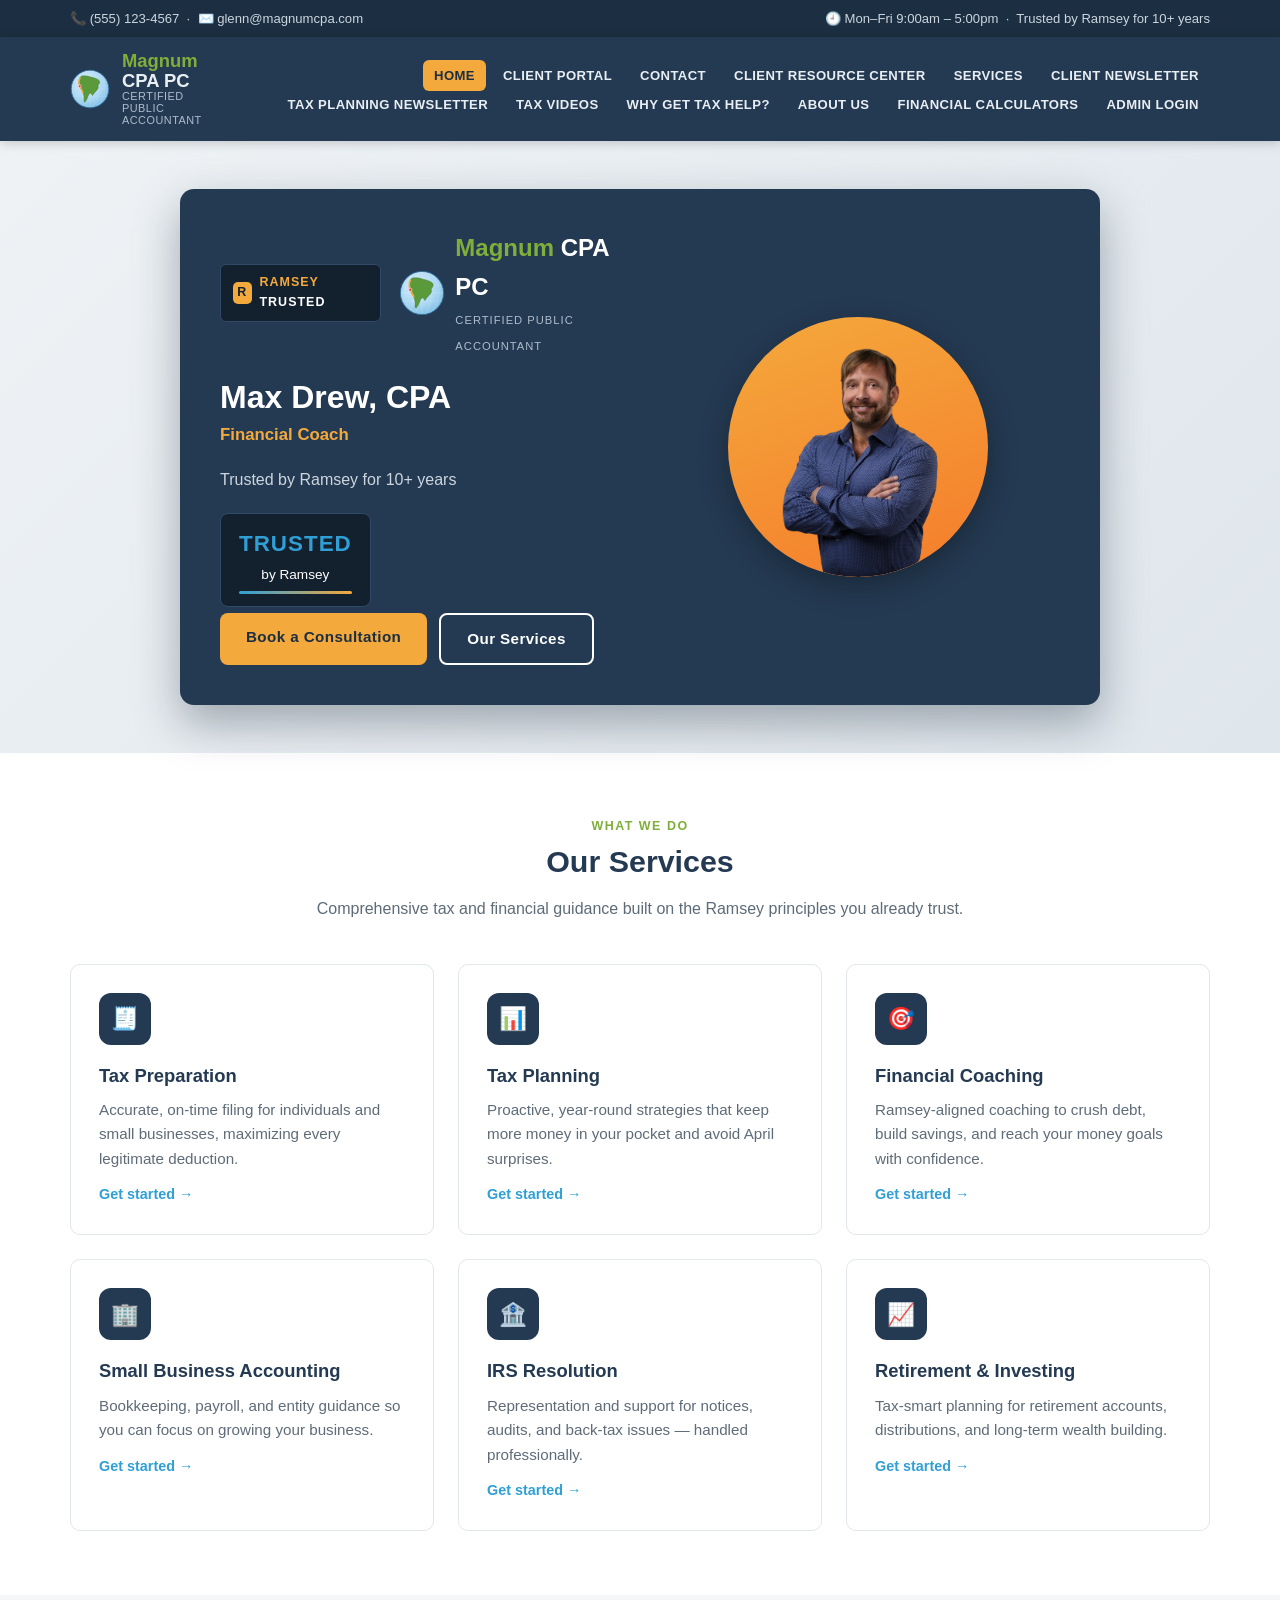
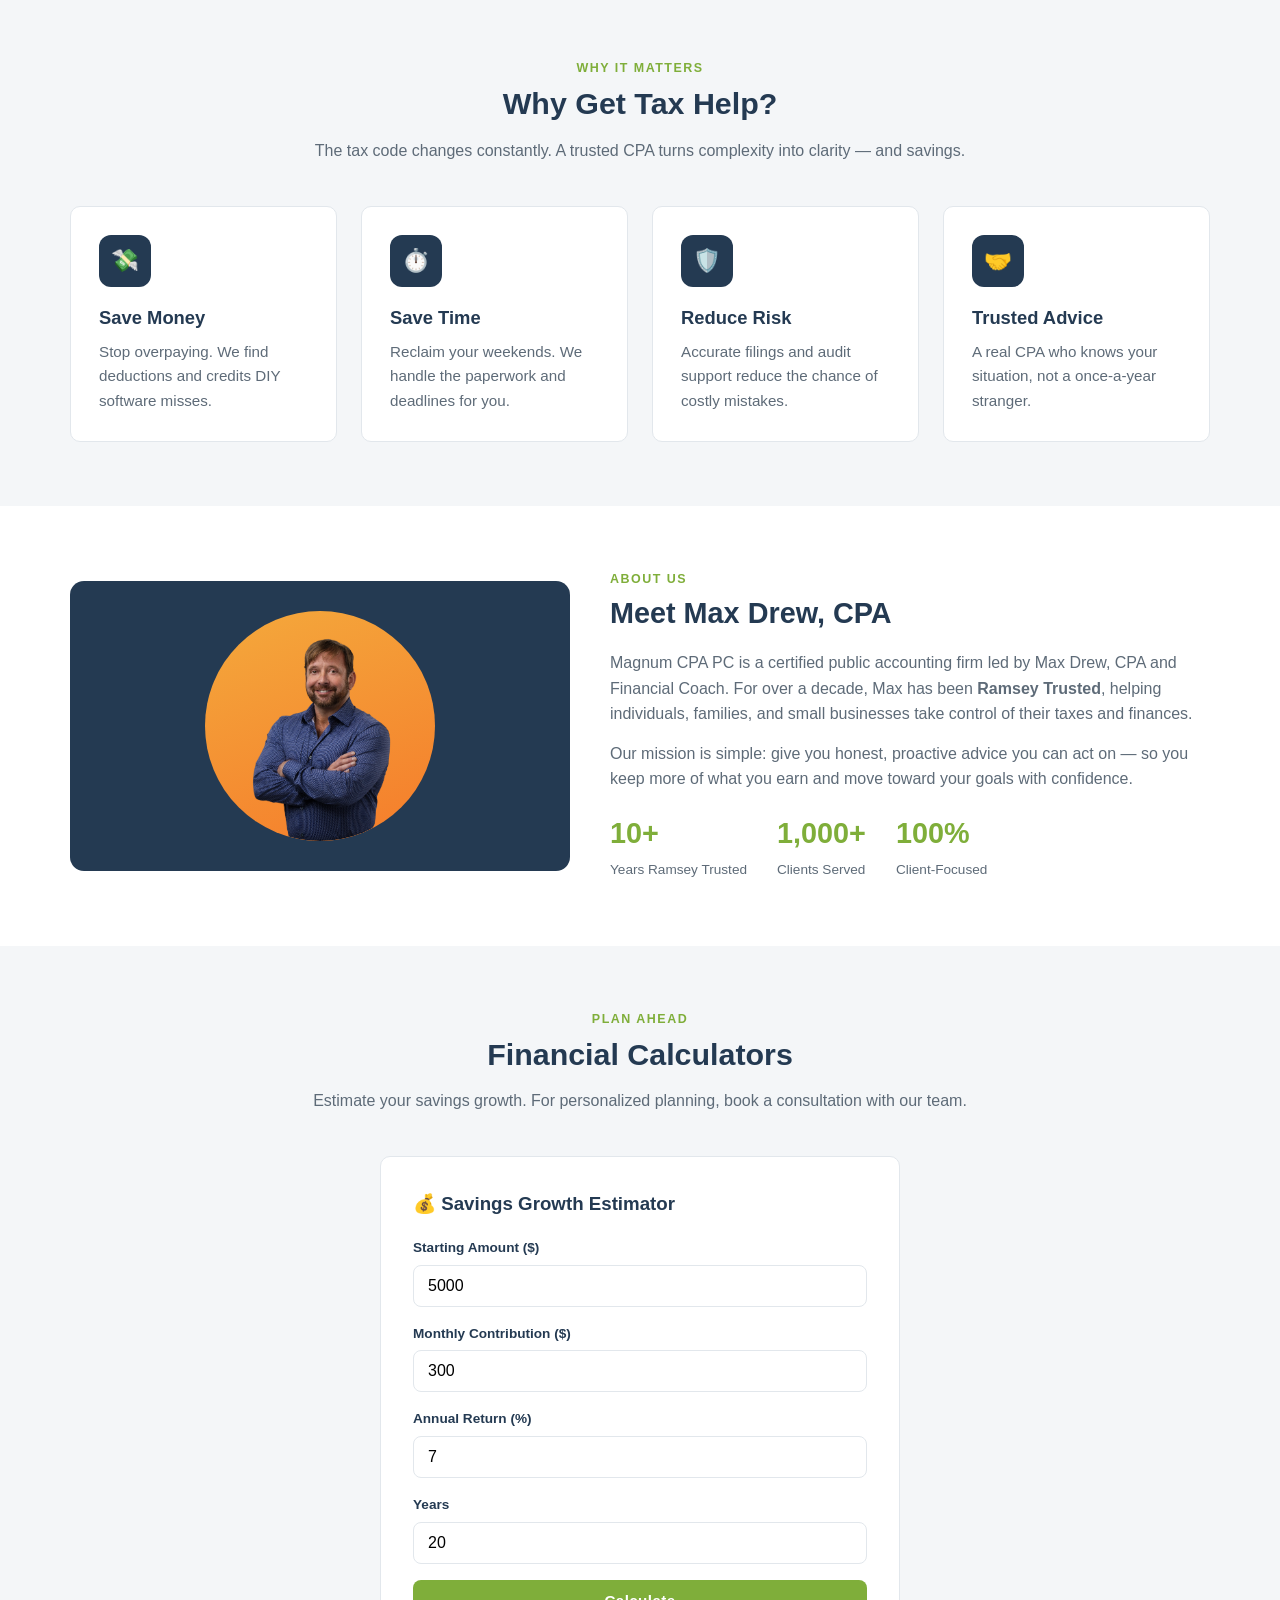
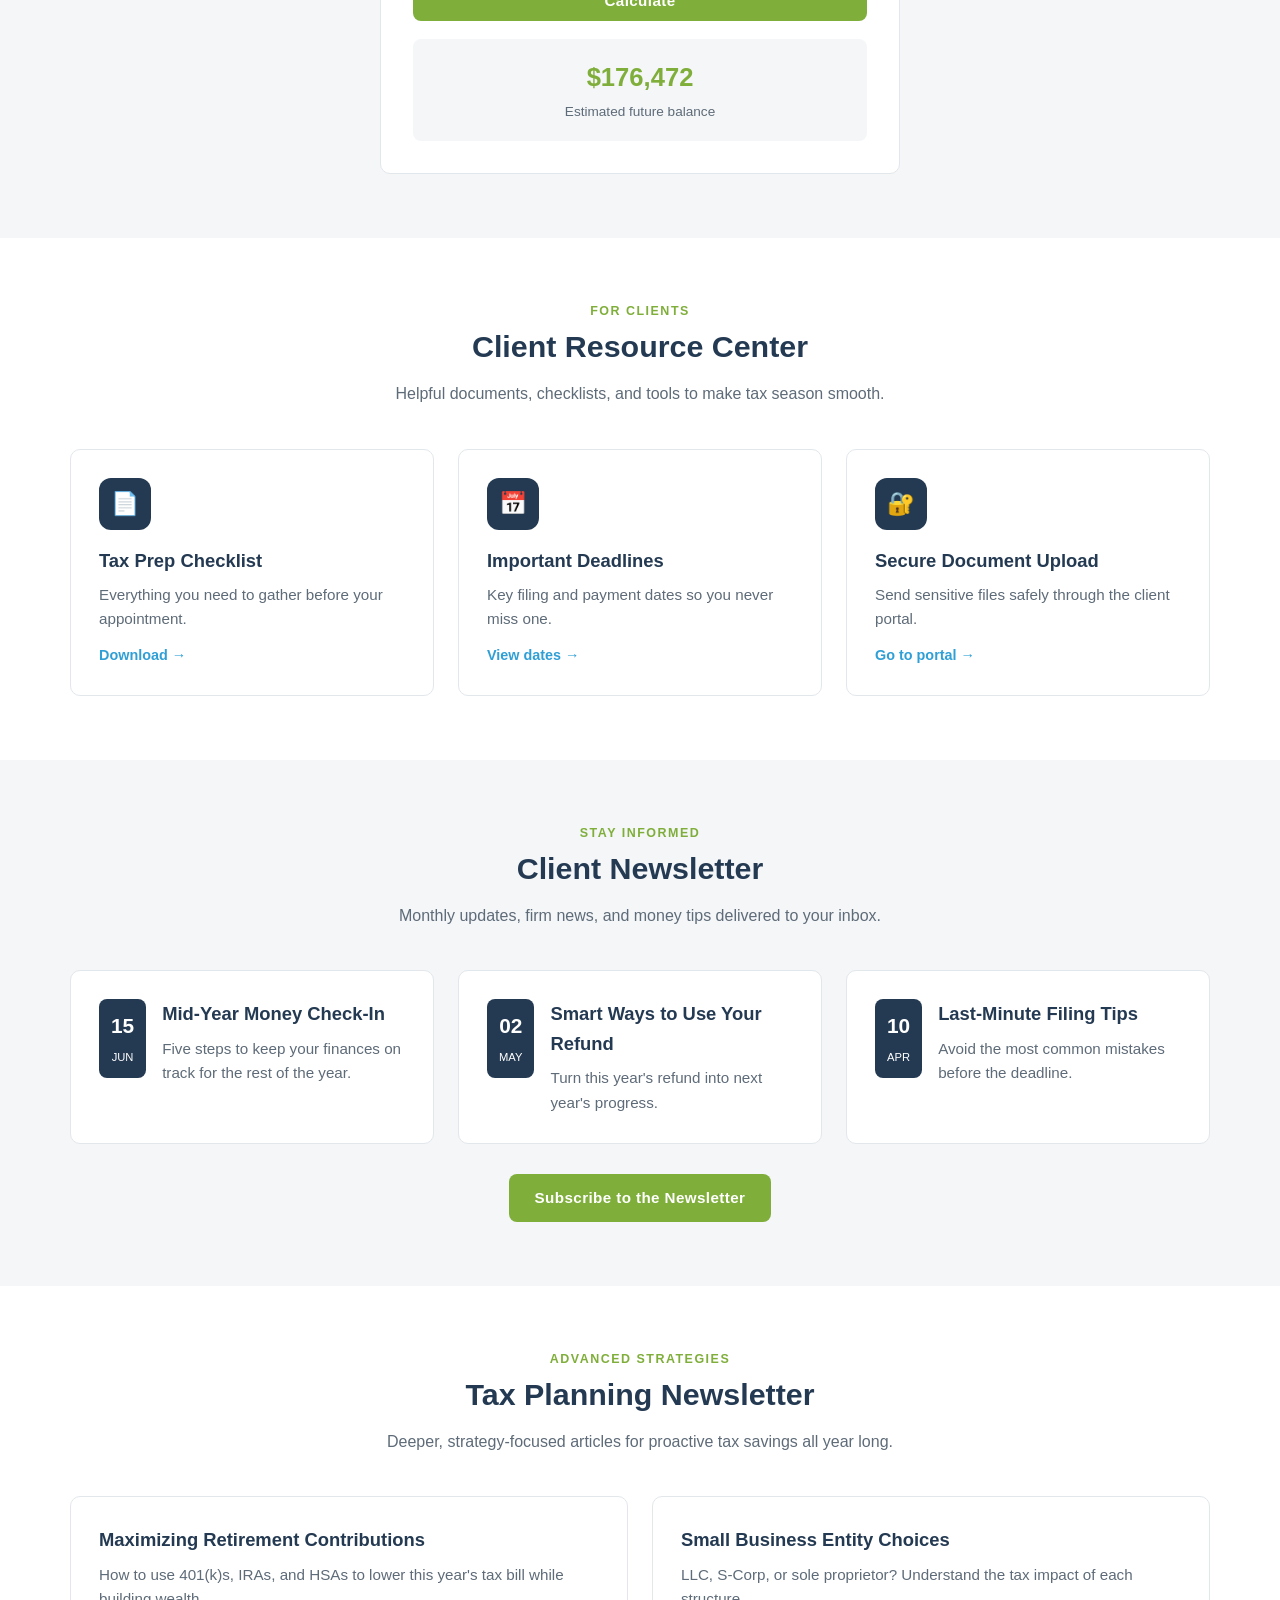
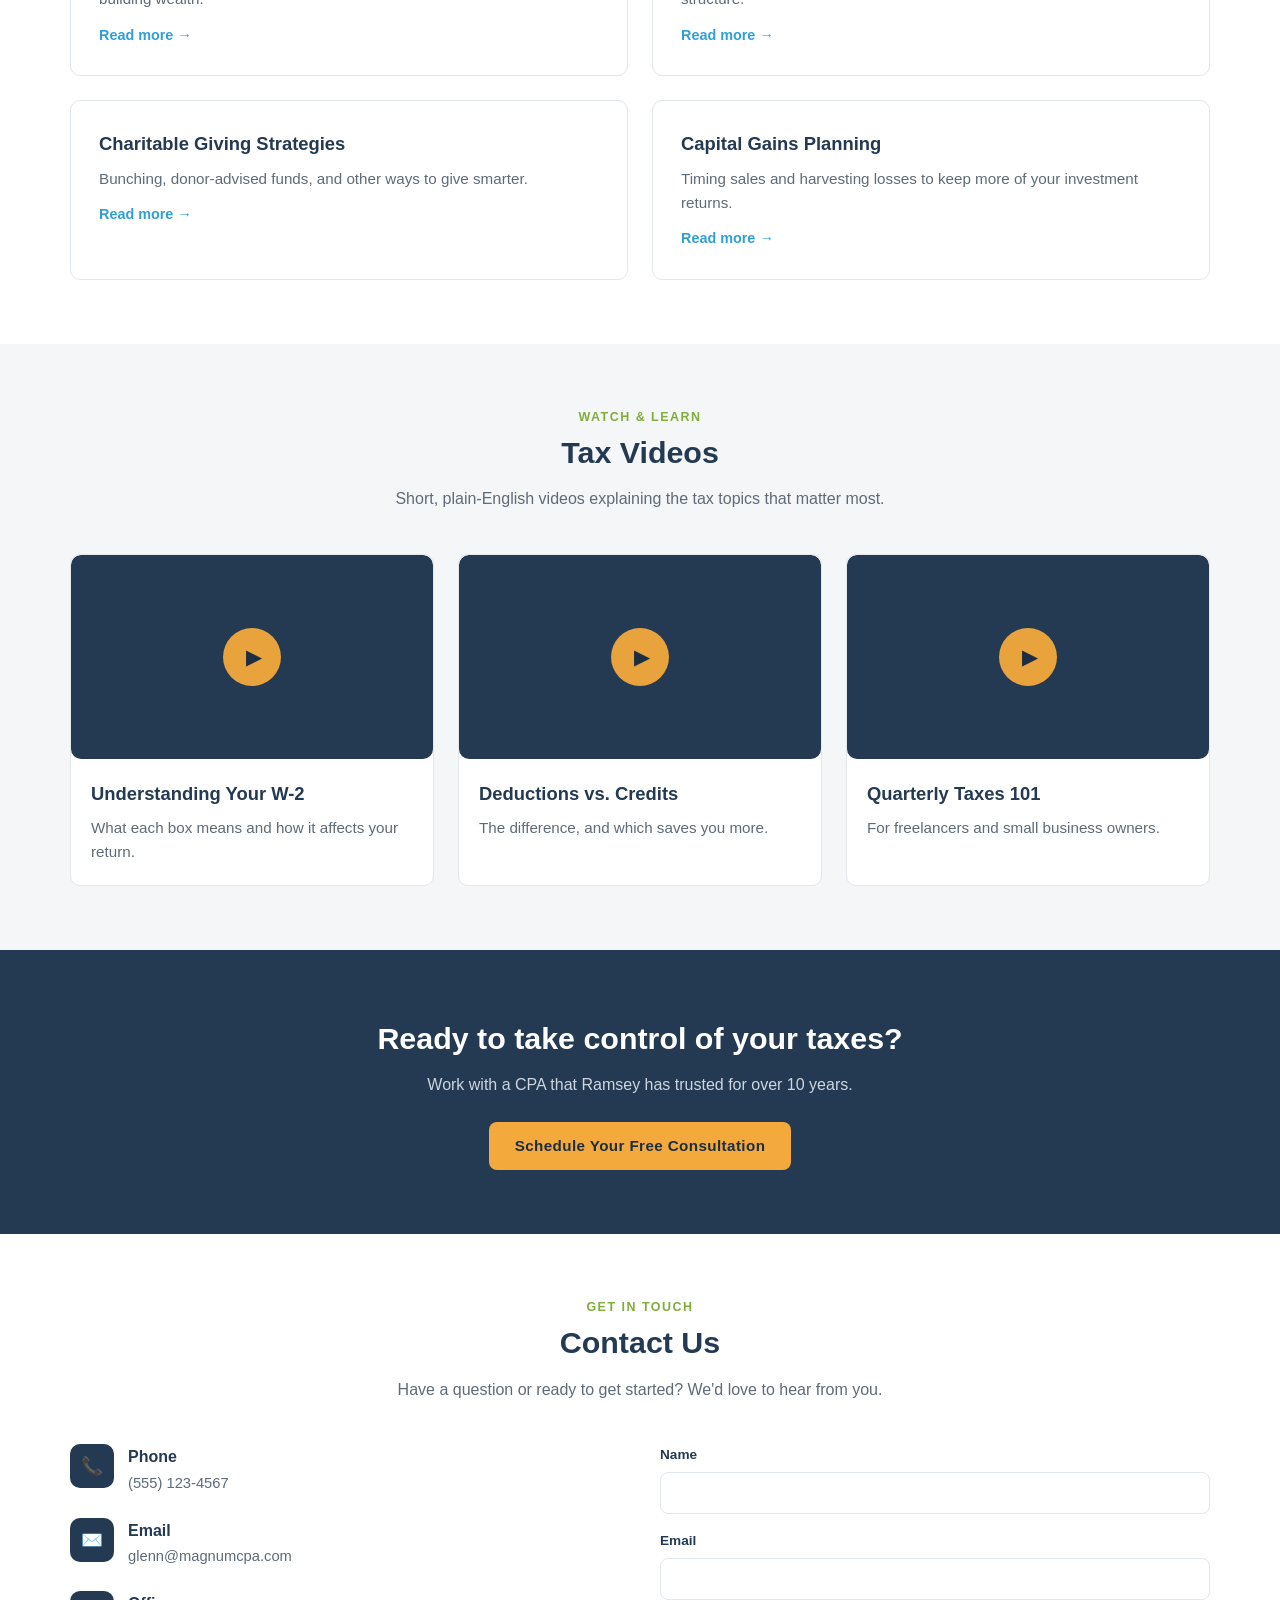
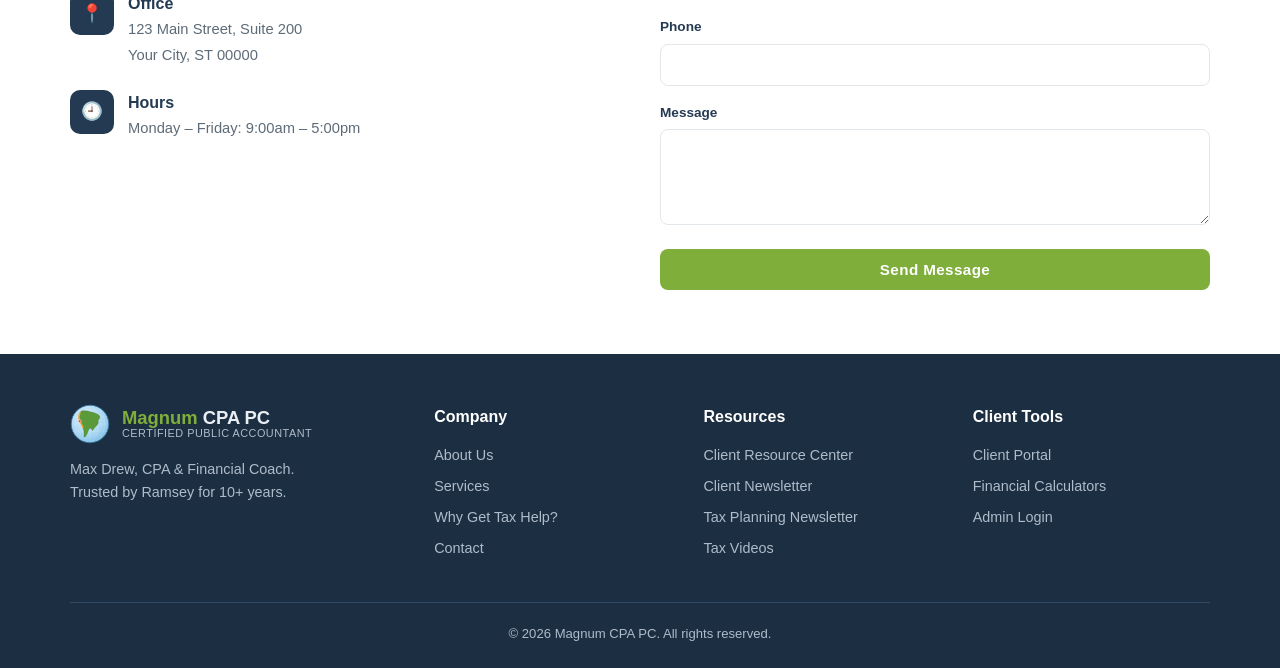
==== index.html @ a37b47ac "Add files via upload" ====
<!DOCTYPE html>
<html lang="en">
<head>
<meta charset="UTF-8">
<meta name="viewport" content="width=device-width, initial-scale=1.0">
<title>Magnum CPA PC — Max Drew, CPA | Trusted by Ramsey</title>
<meta name="description" content="Magnum CPA PC — Max Drew, CPA &amp; Financial Coach. Ramsey Trusted for 10+ years. Tax planning, preparation, and financial coaching.">
<style>
  :root{
    --navy:#243a52;
    --navy-dark:#1c2e41;
    --gold:#f4a93c;
    --green:#7fae3a;
    --blue:#2f9fd6;
    --text:#2b2b2b;
    --muted:#5e6b78;
    --bg:#ffffff;
    --bg-alt:#f4f6f8;
    --border:#e2e7ec;
    --radius:10px;
    --maxw:1180px;
  }

  *{box-sizing:border-box;margin:0;padding:0;}
  html{scroll-behavior:smooth;}
  body{
    font-family:-apple-system,BlinkMacSystemFont,"Segoe UI",Roboto,Helvetica,Arial,sans-serif;
    color:var(--text);
    background:var(--bg);
    line-height:1.6;
    -webkit-font-smoothing:antialiased;
  }
  img{max-width:100%;height:auto;display:block;}
  a{color:inherit;text-decoration:none;}
  .container{max-width:var(--maxw);margin:0 auto;padding:0 20px;}
  .globe{width:40px;height:40px;flex:none;display:block;}

  /* ---------- Top bar ---------- */
  .topbar{
    background:var(--navy-dark);
    color:#cdd6df;
    font-size:.82rem;
  }
  .topbar .container{
    display:flex;flex-wrap:wrap;gap:8px 22px;
    align-items:center;justify-content:space-between;
    padding-top:8px;padding-bottom:8px;
  }
  .topbar a{display:inline-flex;align-items:center;gap:6px;}
  .topbar a:hover{color:#fff;}

  /* ---------- Header / Nav ---------- */
  header.site-header{
    background:var(--navy);
    position:sticky;top:0;z-index:50;
    box-shadow:0 2px 10px rgba(0,0,0,.18);
  }
  .nav-inner{
    display:flex;align-items:center;justify-content:space-between;
    padding-top:14px;padding-bottom:14px;gap:16px;
  }
  .brand{display:flex;align-items:center;gap:12px;color:#fff;}
  .brand .brand-text{line-height:1.1;}
  .brand .brand-text b{font-size:1.15rem;color:var(--green);font-weight:700;}
  .brand .brand-text b span{color:#e9eef3;font-weight:600;}
  .brand .brand-text small{display:block;font-size:.68rem;letter-spacing:.5px;color:#aebccb;}

  .nav-toggle{
    display:none;background:transparent;border:0;cursor:pointer;
    padding:8px;border-radius:6px;
  }
  .nav-toggle span{display:block;width:24px;height:2px;background:#fff;margin:5px 0;transition:.3s;}

  nav.main-nav ul{
    list-style:none;display:flex;flex-wrap:wrap;gap:4px 6px;justify-content:flex-end;
  }
  nav.main-nav a{
    color:#e9eef3;font-size:.82rem;font-weight:600;letter-spacing:.4px;
    padding:8px 11px;border-radius:6px;text-transform:uppercase;
    transition:background .2s,color .2s;white-space:nowrap;
  }
  nav.main-nav a:hover,nav.main-nav a.active{background:var(--gold);color:var(--navy-dark);}

  /* ---------- Hero ---------- */
  .hero{
    background:linear-gradient(135deg,#eef2f5 0%,#dfe6ec 100%);
    padding:48px 0;
  }
  .hero-card{
    background:var(--navy);
    border-radius:14px;
    padding:40px;
    color:#fff;
    display:grid;
    grid-template-columns:1fr 1fr;
    gap:32px;align-items:center;
    box-shadow:0 18px 45px rgba(20,35,52,.35);
    max-width:920px;margin:0 auto;
  }
  .hero-badges{display:flex;align-items:center;gap:18px;margin-bottom:22px;}
  .ramsey-tag{
    background:#13212f;border:1px solid #2f4a66;border-radius:6px;
    padding:8px 12px;font-weight:700;font-size:.78rem;letter-spacing:1px;
    display:inline-flex;align-items:center;gap:8px;
  }
  .ramsey-tag .r{
    background:var(--gold);color:#13212f;border-radius:5px;
    width:22px;height:22px;display:grid;place-items:center;font-weight:800;
  }
  .ramsey-tag span{color:#fff;}.ramsey-tag span b{color:var(--gold);}
  .hero-brand{display:flex;align-items:center;gap:10px;}
  .hero-brand .globe{width:46px;height:46px;}
  .hero-brand .t b{font-size:1.5rem;color:var(--green);}
  .hero-brand .t b span{color:#fff;}
  .hero-brand .t small{color:#aebccb;letter-spacing:1px;font-size:.7rem;}

  .hero-photo{position:relative;display:grid;place-items:center;}
  .hero-photo .ring{
    width:260px;height:260px;border-radius:50%;
    background:linear-gradient(160deg,var(--gold),#f57c2b);
    display:grid;place-items:center;overflow:hidden;
    box-shadow:0 10px 30px rgba(0,0,0,.3);
  }
  .hero-photo .ring img{width:100%;height:100%;object-fit:cover;border-radius:50%;}
  .hero-photo .ph{color:#fff;text-align:center;font-size:.85rem;padding:18px;opacity:.85;}

  .hero-info h1{font-size:2rem;line-height:1.15;margin-bottom:6px;}
  .hero-info .role{color:var(--gold);font-weight:600;font-size:1.05rem;margin-bottom:18px;}
  .hero-info .trusted-line{color:#cdd6df;margin-bottom:20px;}
  .trusted-badge{
    background:#13212f;border-radius:8px;padding:12px 18px;display:inline-block;
    text-align:center;border:1px solid #2f4a66;
  }
  .trusted-badge b{color:var(--blue);font-size:1.4rem;font-weight:800;letter-spacing:1px;display:block;}
  .trusted-badge .by{color:#fff;font-size:.85rem;}
  .trusted-badge .by:after{
    content:"";display:block;height:3px;width:100%;
    background:linear-gradient(90deg,var(--blue),var(--gold));border-radius:2px;margin-top:4px;
  }

  /* ---------- Buttons ---------- */
  .btn{
    display:inline-block;background:var(--gold);color:var(--navy-dark);
    font-weight:700;padding:12px 26px;border-radius:8px;border:0;cursor:pointer;
    transition:transform .15s,box-shadow .2s;letter-spacing:.4px;font-size:.95rem;
  }
  .btn:hover{transform:translateY(-2px);box-shadow:0 8px 20px rgba(244,169,60,.4);}
  .btn.outline{background:transparent;border:2px solid #fff;color:#fff;}
  .btn.green{background:var(--green);color:#fff;}
  .hero-cta{display:flex;flex-wrap:wrap;gap:12px;margin-top:6px;}

  /* ---------- Sections ---------- */
  section{padding:64px 0;}
  section.alt{background:var(--bg-alt);}
  .section-head{text-align:center;max-width:720px;margin:0 auto 42px;}
  .section-head h2{font-size:1.9rem;color:var(--navy);margin-bottom:10px;}
  .section-head .kicker{color:var(--green);font-weight:700;letter-spacing:1.5px;text-transform:uppercase;font-size:.78rem;}
  .section-head p{color:var(--muted);}

  .grid{display:grid;gap:24px;}
  .grid-3{grid-template-columns:repeat(3,1fr);}
  .grid-4{grid-template-columns:repeat(4,1fr);}
  .grid-2{grid-template-columns:repeat(2,1fr);}

  .card{
    background:#fff;border:1px solid var(--border);border-radius:var(--radius);
    padding:28px;transition:transform .2s,box-shadow .2s;
  }
  .card:hover{transform:translateY(-4px);box-shadow:0 12px 28px rgba(36,58,82,.12);}
  .card .ic{
    width:52px;height:52px;border-radius:12px;background:var(--navy);
    color:var(--gold);display:grid;place-items:center;font-size:1.4rem;margin-bottom:16px;
  }
  .card h3{color:var(--navy);font-size:1.15rem;margin-bottom:8px;}
  .card p{color:var(--muted);font-size:.95rem;}
  .card .more{color:var(--blue);font-weight:600;font-size:.9rem;margin-top:12px;display:inline-block;}

  /* About */
  .about-grid{display:grid;grid-template-columns:1fr 1.2fr;gap:40px;align-items:center;}
  .about-grid .photo-box{
    background:var(--navy);border-radius:14px;padding:30px;display:grid;place-items:center;
  }
  .about-grid .photo-box .ring{
    width:230px;height:230px;border-radius:50%;
    background:linear-gradient(160deg,var(--gold),#f57c2b);overflow:hidden;display:grid;place-items:center;
  }
  .about-grid .photo-box .ring img{width:100%;height:100%;object-fit:cover;border-radius:50%;}
  .about-grid h2{color:var(--navy);font-size:1.8rem;margin-bottom:14px;}
  .about-grid p{color:var(--muted);margin-bottom:14px;}
  .stats{display:flex;gap:30px;margin-top:18px;flex-wrap:wrap;}
  .stats .s b{display:block;font-size:1.8rem;color:var(--green);}
  .stats .s span{color:var(--muted);font-size:.85rem;}

  /* Calculator */
  .calc{max-width:520px;margin:0 auto;background:#fff;border:1px solid var(--border);border-radius:var(--radius);padding:32px;}
  .calc h3{color:var(--navy);margin-bottom:18px;}
  .field{margin-bottom:16px;}
  .field label{display:block;font-size:.85rem;font-weight:600;color:var(--navy);margin-bottom:6px;}
  .field input,.field select{
    width:100%;padding:11px 14px;border:1px solid var(--border);border-radius:8px;font-size:1rem;
  }
  .field input:focus,.field select:focus{outline:2px solid var(--gold);border-color:transparent;}
  .calc-result{
    margin-top:18px;padding:18px;border-radius:8px;background:var(--bg-alt);text-align:center;
  }
  .calc-result b{font-size:1.6rem;color:var(--green);display:block;}
  .calc-result span{color:var(--muted);font-size:.85rem;}

  /* Newsletter / video / resource lists */
  .list-card{display:flex;gap:16px;align-items:flex-start;}
  .list-card .date{
    background:var(--navy);color:#fff;border-radius:8px;text-align:center;padding:10px 12px;flex:none;
  }
  .list-card .date b{display:block;font-size:1.3rem;}.list-card .date span{font-size:.7rem;}
  .video-thumb{
    background:var(--navy);border-radius:var(--radius);aspect-ratio:16/9;
    display:grid;place-items:center;color:#fff;position:relative;overflow:hidden;
  }
  .video-thumb .play{
    width:58px;height:58px;border-radius:50%;background:rgba(244,169,60,.95);
    display:grid;place-items:center;color:var(--navy-dark);font-size:1.3rem;
  }
  .video-thumb .play:after{content:"▶";margin-left:3px;}

  /* Contact */
  .contact-grid{display:grid;grid-template-columns:1fr 1fr;gap:40px;}
  .contact-info .row{display:flex;gap:14px;align-items:flex-start;margin-bottom:22px;}
  .contact-info .row .ic{
    width:44px;height:44px;border-radius:10px;background:var(--navy);color:var(--gold);
    display:grid;place-items:center;flex:none;font-size:1.1rem;
  }
  .contact-info .row b{color:var(--navy);display:block;}
  .contact-info .row span{color:var(--muted);font-size:.92rem;}
  form.contact-form .field textarea{
    width:100%;padding:11px 14px;border:1px solid var(--border);border-radius:8px;font-size:1rem;font-family:inherit;resize:vertical;
  }

  /* CTA band */
  .cta-band{background:var(--navy);color:#fff;text-align:center;}
  .cta-band h2{font-size:1.9rem;margin-bottom:10px;}
  .cta-band p{color:#cdd6df;margin-bottom:24px;}

  /* Footer */
  footer{background:var(--navy-dark);color:#aebccb;padding:50px 0 24px;}
  .foot-grid{display:grid;grid-template-columns:1.4fr 1fr 1fr 1fr;gap:32px;margin-bottom:34px;}
  footer h4{color:#fff;font-size:1rem;margin-bottom:14px;}
  footer ul{list-style:none;}
  footer ul li{margin-bottom:8px;font-size:.9rem;}
  footer ul li a:hover{color:var(--gold);}
  footer .copy{border-top:1px solid #2f4a66;padding-top:20px;font-size:.82rem;text-align:center;}

  /* ---------- Responsive ---------- */
  @media (max-width:980px){
    .grid-4{grid-template-columns:repeat(2,1fr);}
    .foot-grid{grid-template-columns:1fr 1fr;}
  }
  @media (max-width:860px){
    .nav-toggle{display:block;}
    nav.main-nav{
      position:absolute;top:100%;left:0;right:0;background:var(--navy-dark);
      max-height:0;overflow:hidden;transition:max-height .35s ease;
    }
    nav.main-nav.open{max-height:640px;}
    nav.main-nav ul{flex-direction:column;gap:0;padding:8px 0;}
    nav.main-nav li{width:100%;}
    nav.main-nav a{display:block;padding:13px 24px;border-radius:0;border-bottom:1px solid #2f4a66;text-align:left;}
    .hero-card{grid-template-columns:1fr;text-align:center;padding:30px 22px;}
    .hero-badges{flex-direction:column;gap:14px;}
    .hero-cta{justify-content:center;}
    .about-grid,.contact-grid{grid-template-columns:1fr;}
    .grid-3{grid-template-columns:1fr;}
    .grid-2{grid-template-columns:1fr;}
  }
  @media (max-width:520px){
    .grid-4{grid-template-columns:1fr;}
    .foot-grid{grid-template-columns:1fr;}
    .hero-info h1{font-size:1.6rem;}
    .section-head h2{font-size:1.5rem;}
    .hero-card{padding:24px 16px;}
  }
</style>
</head>
<body>

<!-- ===== Reusable globe icon (used in header, hero & footer logos) ===== -->
<svg width="0" height="0" style="position:absolute" aria-hidden="true">
  <symbol id="globeIcon" viewBox="0 0 100 100">
    <defs>
      <radialGradient id="gOcean" cx="40%" cy="34%" r="80%">
        <stop offset="0%" stop-color="#dcf0fb"/>
        <stop offset="58%" stop-color="#a9d6f2"/>
        <stop offset="100%" stop-color="#6db4e0"/>
      </radialGradient>
      <clipPath id="gClip"><circle cx="50" cy="50" r="47"/></clipPath>
    </defs>
    <!-- ocean -->
    <circle cx="50" cy="50" r="47" fill="url(#gOcean)"/>
    <!-- lat / long grid -->
    <g clip-path="url(#gClip)" fill="none" stroke="#ffffff" stroke-width="0.8" opacity=".35">
      <line x1="3" y1="32" x2="97" y2="32"/><line x1="3" y1="50" x2="97" y2="50"/>
      <line x1="3" y1="68" x2="97" y2="68"/><line x1="50" y1="3" x2="50" y2="97"/>
      <ellipse cx="50" cy="50" rx="20" ry="47"/><ellipse cx="50" cy="50" rx="37" ry="47"/>
    </g>
    <!-- North America -->
    <g clip-path="url(#gClip)">
      <path d="M28 18 C34 16 44 17 52 20 C60 22 70 24 74 30 C76 34 72 38 70 42 C72 46 70 52 64 56 C62 60 60 60 58 64 C57 68 55 66 54 62 C52 60 50 60 47 64 C44 70 42 78 38 82 C36 84 34 82 35 76 C36 70 34 64 32 58 C30 52 26 48 24 42 C22 36 22 28 25 22 C26 20 27 19 28 18 Z"
            fill="#5b9a3a" stroke="#467a2c" stroke-width="1"/>
      <!-- west coast highlight -->
      <path d="M32 58 C30 52 26 48 24 42 C22 36 22 28 25 22"
            fill="none" stroke="#f4a93c" stroke-width="3.6" stroke-linecap="round" stroke-linejoin="round"/>
      <!-- west coast location marker -->
      <circle cx="24.5" cy="43" r="3.6" fill="#e8442b" stroke="#fff" stroke-width="1.3"/>
    </g>
    <!-- sphere rim -->
    <circle cx="50" cy="50" r="47" fill="none" stroke="#2f6d96" stroke-width="2"/>
  </symbol>
</svg>

<!-- ===== Top contact bar ===== -->
<div class="topbar">
  <div class="container">
    <span>📞 (555) 123-4567 &nbsp;·&nbsp; ✉️ glenn@magnumcpa.com</span>
    <span>🕘 Mon–Fri 9:00am – 5:00pm &nbsp;·&nbsp; Trusted by Ramsey for 10+ years</span>
  </div>
</div>

<!-- ===== Header / Navigation ===== -->
<header class="site-header">
  <div class="container nav-inner">
    <a href="#home" class="brand">
      <svg class="globe" aria-hidden="true"><use href="#globeIcon"/></svg>
      <span class="brand-text">
        <b>Magnum <span>CPA PC</span></b>
        <small>CERTIFIED PUBLIC ACCOUNTANT</small>
      </span>
    </a>

    <button class="nav-toggle" id="navToggle" aria-label="Toggle navigation" aria-expanded="false">
      <span></span><span></span><span></span>
    </button>

    <nav class="main-nav" id="mainNav">
      <ul>
        <li><a href="#home" class="active">Home</a></li>
        <li><a href="client-portal.html" target="_blank" rel="noopener">Client Portal</a></li>
        <li><a href="#contact">Contact</a></li>
        <li><a href="#resources">Client Resource Center</a></li>
        <li><a href="#services">Services</a></li>
        <li><a href="#client-newsletter">Client Newsletter</a></li>
        <li><a href="#tax-newsletter">Tax Planning Newsletter</a></li>
        <li><a href="#videos">Tax Videos</a></li>
        <li><a href="#why-help">Why Get Tax Help?</a></li>
        <li><a href="#about">About Us</a></li>
        <li><a href="#calculators">Financial Calculators</a></li>
        <li><a href="admin-login.html" target="_blank" rel="noopener">Admin Login</a></li>
      </ul>
    </nav>
  </div>
</header>

<!-- ===== Hero ===== -->
<section class="hero" id="home">
  <div class="container">
    <div class="hero-card">
      <div>
        <div class="hero-badges">
          <span class="ramsey-tag"><span class="r">R</span><span><b>RAMSEY</b> TRUSTED</span></span>
          <span class="hero-brand">
            <svg class="globe" aria-hidden="true"><use href="#globeIcon"/></svg>
            <span class="t"><b>Magnum <span>CPA PC</span></b><br><small>CERTIFIED PUBLIC ACCOUNTANT</small></span>
          </span>
        </div>
        <div class="hero-info">
          <h1>Max Drew, CPA</h1>
          <div class="role">Financial Coach</div>
          <div class="trusted-line">Trusted by Ramsey for 10+ years</div>
          <div class="trusted-badge">
            <b>TRUSTED</b>
            <span class="by">by Ramsey</span>
          </div>
          <div class="hero-cta">
            <a href="#contact" class="btn">Book a Consultation</a>
            <a href="#services" class="btn outline">Our Services</a>
          </div>
        </div>
      </div>
      <div class="hero-photo">
        <div class="ring">
          <img src="images/max-drew.jpg" alt="Max Drew, CPA — Financial Coach"
               onerror="this.style.display='none';this.parentNode.insertAdjacentHTML('beforeend','&lt;div class=\'ph\'&gt;Add photo at&lt;br&gt;images/max-drew.jpg&lt;/div&gt;');">
        </div>
      </div>
    </div>
  </div>
</section>

<!-- ===== Services ===== -->
<section id="services">
  <div class="container">
    <div class="section-head">
      <div class="kicker">What We Do</div>
      <h2>Our Services</h2>
      <p>Comprehensive tax and financial guidance built on the Ramsey principles you already trust.</p>
    </div>
    <div class="grid grid-3">
      <div class="card"><div class="ic">🧾</div><h3>Tax Preparation</h3><p>Accurate, on-time filing for individuals and small businesses, maximizing every legitimate deduction.</p><a href="#contact" class="more">Get started →</a></div>
      <div class="card"><div class="ic">📊</div><h3>Tax Planning</h3><p>Proactive, year-round strategies that keep more money in your pocket and avoid April surprises.</p><a href="#contact" class="more">Get started →</a></div>
      <div class="card"><div class="ic">🎯</div><h3>Financial Coaching</h3><p>Ramsey-aligned coaching to crush debt, build savings, and reach your money goals with confidence.</p><a href="#contact" class="more">Get started →</a></div>
      <div class="card"><div class="ic">🏢</div><h3>Small Business Accounting</h3><p>Bookkeeping, payroll, and entity guidance so you can focus on growing your business.</p><a href="#contact" class="more">Get started →</a></div>
      <div class="card"><div class="ic">🏦</div><h3>IRS Resolution</h3><p>Representation and support for notices, audits, and back-tax issues — handled professionally.</p><a href="#contact" class="more">Get started →</a></div>
      <div class="card"><div class="ic">📈</div><h3>Retirement &amp; Investing</h3><p>Tax-smart planning for retirement accounts, distributions, and long-term wealth building.</p><a href="#contact" class="more">Get started →</a></div>
    </div>
  </div>
</section>

<!-- ===== Why Get Tax Help ===== -->
<section id="why-help" class="alt">
  <div class="container">
    <div class="section-head">
      <div class="kicker">Why It Matters</div>
      <h2>Why Get Tax Help?</h2>
      <p>The tax code changes constantly. A trusted CPA turns complexity into clarity — and savings.</p>
    </div>
    <div class="grid grid-4">
      <div class="card"><div class="ic">💸</div><h3>Save Money</h3><p>Stop overpaying. We find deductions and credits DIY software misses.</p></div>
      <div class="card"><div class="ic">⏱️</div><h3>Save Time</h3><p>Reclaim your weekends. We handle the paperwork and deadlines for you.</p></div>
      <div class="card"><div class="ic">🛡️</div><h3>Reduce Risk</h3><p>Accurate filings and audit support reduce the chance of costly mistakes.</p></div>
      <div class="card"><div class="ic">🤝</div><h3>Trusted Advice</h3><p>A real CPA who knows your situation, not a once-a-year stranger.</p></div>
    </div>
  </div>
</section>

<!-- ===== About ===== -->
<section id="about">
  <div class="container">
    <div class="about-grid">
      <div class="photo-box">
        <div class="ring">
          <img src="images/max-drew.jpg" alt="Max Drew, CPA"
               onerror="this.style.display='none';this.parentNode.insertAdjacentHTML('beforeend','&lt;div style=\'color:#fff;text-align:center;font-size:.85rem;padding:16px\'&gt;Add photo at&lt;br&gt;images/max-drew.jpg&lt;/div&gt;');">
        </div>
      </div>
      <div>
        <div class="kicker" style="color:var(--green);font-weight:700;letter-spacing:1.5px;text-transform:uppercase;font-size:.78rem;">About Us</div>
        <h2>Meet Max Drew, CPA</h2>
        <p>Magnum CPA PC is a certified public accounting firm led by Max Drew, CPA and Financial Coach. For over a decade, Max has been <strong>Ramsey Trusted</strong>, helping individuals, families, and small businesses take control of their taxes and finances.</p>
        <p>Our mission is simple: give you honest, proactive advice you can act on — so you keep more of what you earn and move toward your goals with confidence.</p>
        <div class="stats">
          <div class="s"><b>10+</b><span>Years Ramsey Trusted</span></div>
          <div class="s"><b>1,000+</b><span>Clients Served</span></div>
          <div class="s"><b>100%</b><span>Client-Focused</span></div>
        </div>
      </div>
    </div>
  </div>
</section>

<!-- ===== Financial Calculators ===== -->
<section id="calculators" class="alt">
  <div class="container">
    <div class="section-head">
      <div class="kicker">Plan Ahead</div>
      <h2>Financial Calculators</h2>
      <p>Estimate your savings growth. For personalized planning, book a consultation with our team.</p>
    </div>
    <div class="calc">
      <h3>💰 Savings Growth Estimator</h3>
      <div class="field">
        <label for="principal">Starting Amount ($)</label>
        <input type="number" id="principal" value="5000" min="0">
      </div>
      <div class="field">
        <label for="monthly">Monthly Contribution ($)</label>
        <input type="number" id="monthly" value="300" min="0">
      </div>
      <div class="field">
        <label for="rate">Annual Return (%)</label>
        <input type="number" id="rate" value="7" min="0" step="0.1">
      </div>
      <div class="field">
        <label for="years">Years</label>
        <input type="number" id="years" value="20" min="1">
      </div>
      <button class="btn green" style="width:100%" onclick="calcSavings()">Calculate</button>
      <div class="calc-result">
        <b id="calcOut">$0</b>
        <span>Estimated future balance</span>
      </div>
    </div>
  </div>
</section>

<!-- ===== Client Resource Center ===== -->
<section id="resources">
  <div class="container">
    <div class="section-head">
      <div class="kicker">For Clients</div>
      <h2>Client Resource Center</h2>
      <p>Helpful documents, checklists, and tools to make tax season smooth.</p>
    </div>
    <div class="grid grid-3">
      <div class="card"><div class="ic">📄</div><h3>Tax Prep Checklist</h3><p>Everything you need to gather before your appointment.</p><a href="#contact" class="more">Download →</a></div>
      <div class="card"><div class="ic">📅</div><h3>Important Deadlines</h3><p>Key filing and payment dates so you never miss one.</p><a href="#contact" class="more">View dates →</a></div>
      <div class="card"><div class="ic">🔐</div><h3>Secure Document Upload</h3><p>Send sensitive files safely through the client portal.</p><a href="client-portal.html" target="_blank" rel="noopener" class="more">Go to portal →</a></div>
    </div>
  </div>
</section>

<!-- ===== Client Newsletter ===== -->
<section id="client-newsletter" class="alt">
  <div class="container">
    <div class="section-head">
      <div class="kicker">Stay Informed</div>
      <h2>Client Newsletter</h2>
      <p>Monthly updates, firm news, and money tips delivered to your inbox.</p>
    </div>
    <div class="grid grid-3">
      <div class="card"><div class="list-card"><div class="date"><b>15</b><span>JUN</span></div><div><h3>Mid-Year Money Check-In</h3><p>Five steps to keep your finances on track for the rest of the year.</p></div></div></div>
      <div class="card"><div class="list-card"><div class="date"><b>02</b><span>MAY</span></div><div><h3>Smart Ways to Use Your Refund</h3><p>Turn this year's refund into next year's progress.</p></div></div></div>
      <div class="card"><div class="list-card"><div class="date"><b>10</b><span>APR</span></div><div><h3>Last-Minute Filing Tips</h3><p>Avoid the most common mistakes before the deadline.</p></div></div></div>
    </div>
    <div style="text-align:center;margin-top:30px;">
      <a href="#contact" class="btn green">Subscribe to the Newsletter</a>
    </div>
  </div>
</section>

<!-- ===== Tax Planning Newsletter ===== -->
<section id="tax-newsletter">
  <div class="container">
    <div class="section-head">
      <div class="kicker">Advanced Strategies</div>
      <h2>Tax Planning Newsletter</h2>
      <p>Deeper, strategy-focused articles for proactive tax savings all year long.</p>
    </div>
    <div class="grid grid-2">
      <div class="card"><h3>Maximizing Retirement Contributions</h3><p>How to use 401(k)s, IRAs, and HSAs to lower this year's tax bill while building wealth.</p><a href="#contact" class="more">Read more →</a></div>
      <div class="card"><h3>Small Business Entity Choices</h3><p>LLC, S-Corp, or sole proprietor? Understand the tax impact of each structure.</p><a href="#contact" class="more">Read more →</a></div>
      <div class="card"><h3>Charitable Giving Strategies</h3><p>Bunching, donor-advised funds, and other ways to give smarter.</p><a href="#contact" class="more">Read more →</a></div>
      <div class="card"><h3>Capital Gains Planning</h3><p>Timing sales and harvesting losses to keep more of your investment returns.</p><a href="#contact" class="more">Read more →</a></div>
    </div>
  </div>
</section>

<!-- ===== Tax Videos ===== -->
<section id="videos" class="alt">
  <div class="container">
    <div class="section-head">
      <div class="kicker">Watch &amp; Learn</div>
      <h2>Tax Videos</h2>
      <p>Short, plain-English videos explaining the tax topics that matter most.</p>
    </div>
    <div class="grid grid-3">
      <div class="card" style="padding:0;overflow:hidden;">
        <div class="video-thumb"><div class="play"></div></div>
        <div style="padding:20px;"><h3>Understanding Your W-2</h3><p>What each box means and how it affects your return.</p></div>
      </div>
      <div class="card" style="padding:0;overflow:hidden;">
        <div class="video-thumb"><div class="play"></div></div>
        <div style="padding:20px;"><h3>Deductions vs. Credits</h3><p>The difference, and which saves you more.</p></div>
      </div>
      <div class="card" style="padding:0;overflow:hidden;">
        <div class="video-thumb"><div class="play"></div></div>
        <div style="padding:20px;"><h3>Quarterly Taxes 101</h3><p>For freelancers and small business owners.</p></div>
      </div>
    </div>
  </div>
</section>

<!-- ===== CTA band ===== -->
<section class="cta-band">
  <div class="container">
    <h2>Ready to take control of your taxes?</h2>
    <p>Work with a CPA that Ramsey has trusted for over 10 years.</p>
    <a href="#contact" class="btn">Schedule Your Free Consultation</a>
  </div>
</section>

<!-- ===== Contact ===== -->
<section id="contact">
  <div class="container">
    <div class="section-head">
      <div class="kicker">Get In Touch</div>
      <h2>Contact Us</h2>
      <p>Have a question or ready to get started? We'd love to hear from you.</p>
    </div>
    <div class="contact-grid">
      <div class="contact-info">
        <div class="row"><div class="ic">📞</div><div><b>Phone</b><span>(555) 123-4567</span></div></div>
        <div class="row"><div class="ic">✉️</div><div><b>Email</b><span>glenn@magnumcpa.com</span></div></div>
        <div class="row"><div class="ic">📍</div><div><b>Office</b><span>123 Main Street, Suite 200<br>Your City, ST 00000</span></div></div>
        <div class="row"><div class="ic">🕘</div><div><b>Hours</b><span>Monday – Friday: 9:00am – 5:00pm</span></div></div>
      </div>
      <form class="contact-form" onsubmit="return submitForm(event)">
        <div class="field"><label for="cname">Name</label><input type="text" id="cname" required></div>
        <div class="field"><label for="cemail">Email</label><input type="email" id="cemail" required></div>
        <div class="field"><label for="cphone">Phone</label><input type="tel" id="cphone"></div>
        <div class="field"><label for="cmsg">Message</label><textarea id="cmsg" rows="4" required></textarea></div>
        <button type="submit" class="btn green" style="width:100%">Send Message</button>
      </form>
    </div>
  </div>
</section>

<!-- ===== Footer ===== -->
<footer>
  <div class="container">
    <div class="foot-grid">
      <div>
        <div class="brand" style="margin-bottom:14px;">
          <svg class="globe" aria-hidden="true"><use href="#globeIcon"/></svg>
          <span class="brand-text"><b>Magnum <span>CPA PC</span></b><small>CERTIFIED PUBLIC ACCOUNTANT</small></span>
        </div>
        <p style="font-size:.9rem;">Max Drew, CPA &amp; Financial Coach.<br>Trusted by Ramsey for 10+ years.</p>
      </div>
      <div>
        <h4>Company</h4>
        <ul>
          <li><a href="#about">About Us</a></li>
          <li><a href="#services">Services</a></li>
          <li><a href="#why-help">Why Get Tax Help?</a></li>
          <li><a href="#contact">Contact</a></li>
        </ul>
      </div>
      <div>
        <h4>Resources</h4>
        <ul>
          <li><a href="#resources">Client Resource Center</a></li>
          <li><a href="#client-newsletter">Client Newsletter</a></li>
          <li><a href="#tax-newsletter">Tax Planning Newsletter</a></li>
          <li><a href="#videos">Tax Videos</a></li>
        </ul>
      </div>
      <div>
        <h4>Client Tools</h4>
        <ul>
          <li><a href="client-portal.html" target="_blank" rel="noopener">Client Portal</a></li>
          <li><a href="#calculators">Financial Calculators</a></li>
          <li><a href="admin-login.html" target="_blank" rel="noopener">Admin Login</a></li>
        </ul>
      </div>
    </div>
    <div class="copy">© <span id="year"></span> Magnum CPA PC. All rights reserved.</div>
  </div>
</footer>

<script>
  // Mobile nav toggle
  const toggle = document.getElementById('navToggle');
  const nav = document.getElementById('mainNav');
  toggle.addEventListener('click', () => {
    const open = nav.classList.toggle('open');
    toggle.setAttribute('aria-expanded', open);
  });
  // Close menu after clicking a link (mobile)
  nav.querySelectorAll('a').forEach(a => a.addEventListener('click', () => {
    nav.classList.remove('open');
    toggle.setAttribute('aria-expanded', false);
  }));

  // Active link highlight on scroll
  const links = [...nav.querySelectorAll('a')];
  const sections = links.map(a => document.querySelector(a.getAttribute('href'))).filter(Boolean);
  window.addEventListener('scroll', () => {
    let current = sections[0];
    sections.forEach(s => { if (window.scrollY >= s.offsetTop - 120) current = s; });
    links.forEach(a => a.classList.toggle('active', a.getAttribute('href') === '#' + current.id));
  });

  // Savings calculator
  function calcSavings(){
    const p = +document.getElementById('principal').value || 0;
    const m = +document.getElementById('monthly').value || 0;
    const r = (+document.getElementById('rate').value || 0)/100/12;
    const n = (+document.getElementById('years').value || 0)*12;
    let fv;
    if (r === 0){ fv = p + m*n; }
    else { fv = p*Math.pow(1+r,n) + m*((Math.pow(1+r,n)-1)/r); }
    document.getElementById('calcOut').textContent =
      '$' + Math.round(fv).toLocaleString('en-US');
  }
  calcSavings();

  // Contact form (demo)
  function submitForm(e){
    e.preventDefault();
    alert('Thank you! Your message has been received. (Connect this form to your email service to receive submissions.)');
    e.target.reset();
    return false;
  }

  // Current year
  document.getElementById('year').textContent = new Date().getFullYear();
</script>
</body>
</html>
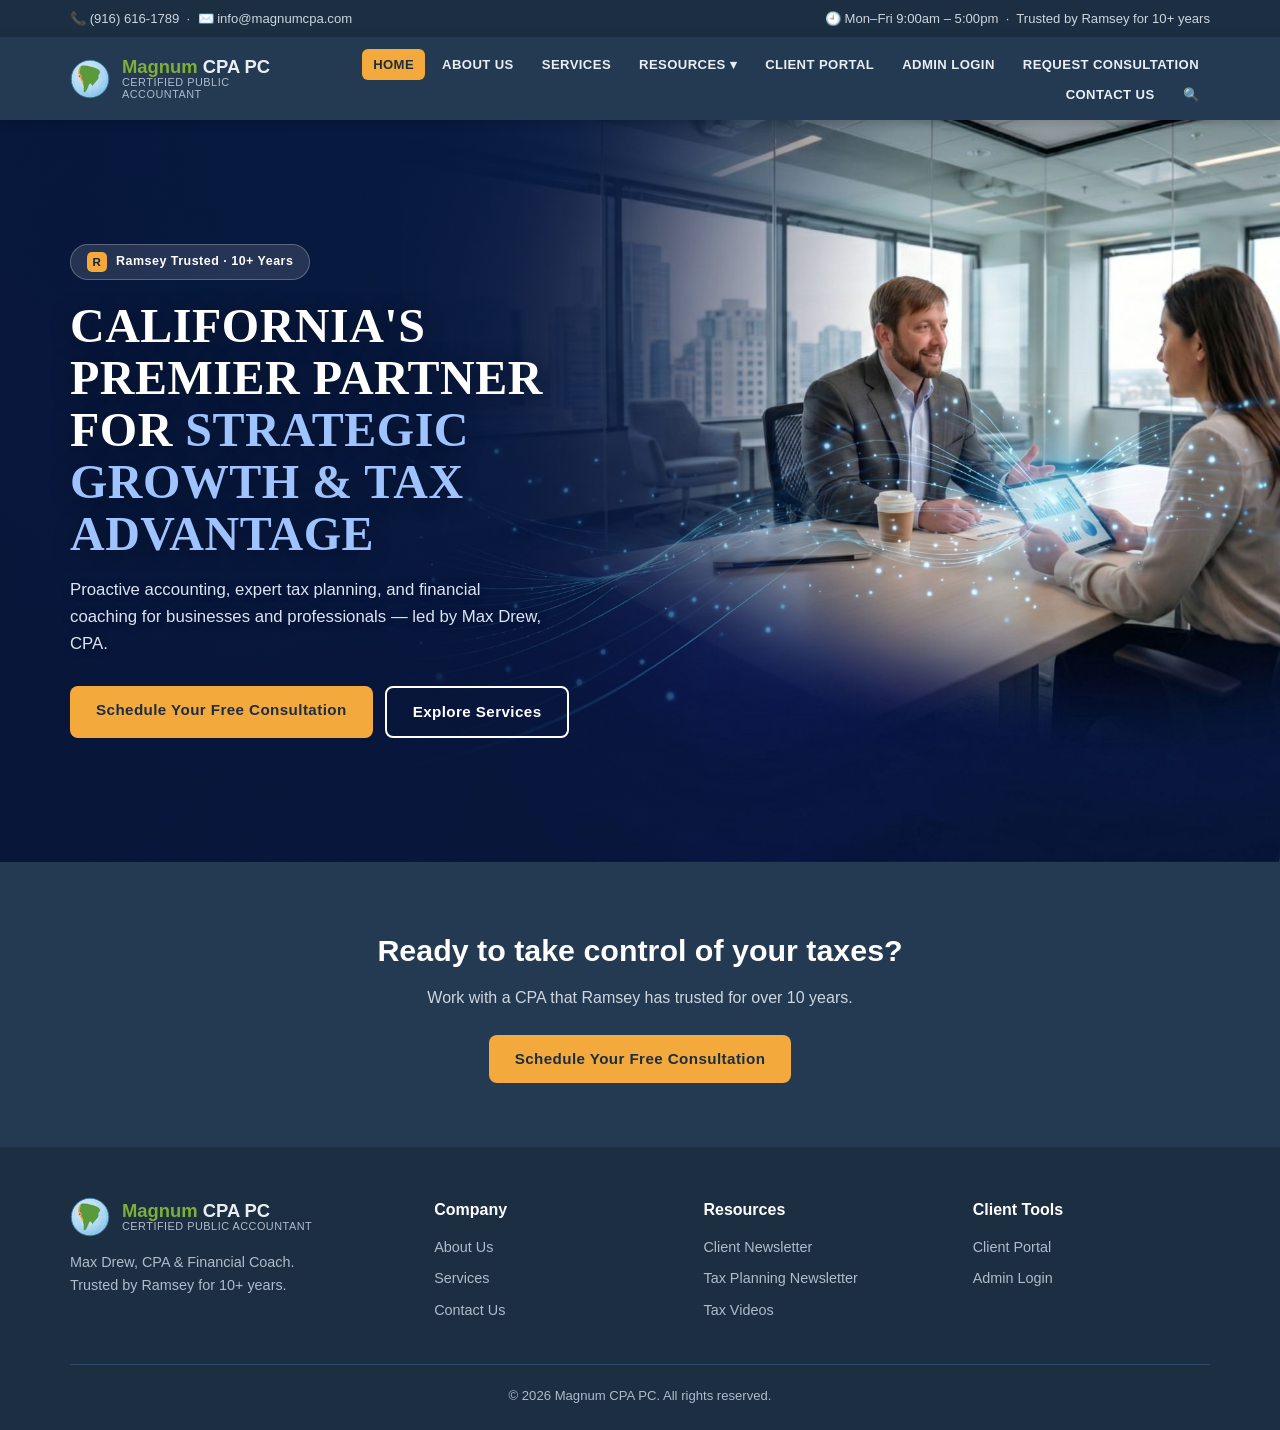
==== commit 072f834f: "Add files via upload" ====
--- a/index.html
+++ b/index.html
@@ -71,8 +71,8 @@
   }
   .nav-toggle span{display:block;width:24px;height:2px;background:#fff;margin:5px 0;transition:.3s;}
 
-  nav.main-nav ul{
-    list-style:none;display:flex;flex-wrap:wrap;gap:4px 6px;justify-content:flex-end;
+  nav.main-nav > ul{
+    list-style:none;display:flex;flex-wrap:wrap;gap:4px 6px;justify-content:flex-end;align-items:center;
   }
   nav.main-nav a{
     color:#e9eef3;font-size:.82rem;font-weight:600;letter-spacing:.4px;
@@ -80,63 +80,44 @@
     transition:background .2s,color .2s;white-space:nowrap;
   }
   nav.main-nav a:hover,nav.main-nav a.active{background:var(--gold);color:var(--navy-dark);}
-
-  /* ---------- Hero ---------- */
-  .hero{
-    background:linear-gradient(135deg,#eef2f5 0%,#dfe6ec 100%);
-    padding:48px 0;
-  }
-  .hero-card{
-    background:var(--navy);
-    border-radius:14px;
-    padding:40px;
-    color:#fff;
-    display:grid;
-    grid-template-columns:1fr 1fr;
-    gap:32px;align-items:center;
-    box-shadow:0 18px 45px rgba(20,35,52,.35);
-    max-width:920px;margin:0 auto;
-  }
-  .hero-badges{display:flex;align-items:center;gap:18px;margin-bottom:22px;}
-  .ramsey-tag{
-    background:#13212f;border:1px solid #2f4a66;border-radius:6px;
-    padding:8px 12px;font-weight:700;font-size:.78rem;letter-spacing:1px;
-    display:inline-flex;align-items:center;gap:8px;
-  }
-  .ramsey-tag .r{
-    background:var(--gold);color:#13212f;border-radius:5px;
-    width:22px;height:22px;display:grid;place-items:center;font-weight:800;
-  }
-  .ramsey-tag span{color:#fff;}.ramsey-tag span b{color:var(--gold);}
-  .hero-brand{display:flex;align-items:center;gap:10px;}
-  .hero-brand .globe{width:46px;height:46px;}
-  .hero-brand .t b{font-size:1.5rem;color:var(--green);}
-  .hero-brand .t b span{color:#fff;}
-  .hero-brand .t small{color:#aebccb;letter-spacing:1px;font-size:.7rem;}
-
-  .hero-photo{position:relative;display:grid;place-items:center;}
-  .hero-photo .ring{
-    width:260px;height:260px;border-radius:50%;
-    background:linear-gradient(160deg,var(--gold),#f57c2b);
-    display:grid;place-items:center;overflow:hidden;
-    box-shadow:0 10px 30px rgba(0,0,0,.3);
-  }
-  .hero-photo .ring img{width:100%;height:100%;object-fit:cover;border-radius:50%;}
-  .hero-photo .ph{color:#fff;text-align:center;font-size:.85rem;padding:18px;opacity:.85;}
-
-  .hero-info h1{font-size:2rem;line-height:1.15;margin-bottom:6px;}
-  .hero-info .role{color:var(--gold);font-weight:600;font-size:1.05rem;margin-bottom:18px;}
-  .hero-info .trusted-line{color:#cdd6df;margin-bottom:20px;}
-  .trusted-badge{
-    background:#13212f;border-radius:8px;padding:12px 18px;display:inline-block;
-    text-align:center;border:1px solid #2f4a66;
-  }
-  .trusted-badge b{color:var(--blue);font-size:1.4rem;font-weight:800;letter-spacing:1px;display:block;}
-  .trusted-badge .by{color:#fff;font-size:.85rem;}
-  .trusted-badge .by:after{
-    content:"";display:block;height:3px;width:100%;
-    background:linear-gradient(90deg,var(--blue),var(--gold));border-radius:2px;margin-top:4px;
-  }
+  .has-sub{position:relative;}
+  .submenu{position:absolute;top:100%;left:0;min-width:230px;background:var(--navy-dark);border-radius:8px;
+    box-shadow:0 12px 30px rgba(0,0,0,.35);padding:6px;display:none;flex-direction:column;gap:2px;z-index:60;list-style:none;}
+  .has-sub:hover .submenu{display:flex;}
+  .submenu li{width:100%;}
+  .submenu a{display:block;text-align:left;border-radius:5px;}
+  .search-li a{font-size:1.05rem;}
+  .search-overlay{position:fixed;inset:0;background:rgba(8,18,40,.78);display:none;z-index:200;padding:84px 16px 16px;}
+  .search-overlay.open{display:block;}
+  .search-box{max-width:640px;margin:0 auto;background:#fff;border-radius:14px;overflow:hidden;box-shadow:0 30px 70px rgba(0,0,0,.5);}
+  .search-top{display:flex;align-items:center;gap:10px;padding:14px 18px;border-bottom:1px solid var(--border);}
+  .search-ic{font-size:1.2rem;}
+  .search-top input{flex:1;border:0;outline:none;font-size:1.1rem;color:#222;font-family:inherit;background:transparent;}
+  .search-close{background:transparent;border:0;font-size:1.7rem;line-height:1;cursor:pointer;color:var(--muted);padding:0 4px;}
+  .search-results{max-height:62vh;overflow:auto;}
+  .search-results a{display:block;padding:14px 18px;border-bottom:1px solid #eef1f5;color:var(--navy);}
+  .search-results a:hover{background:#f4f6f8;}
+  .search-results a b{display:block;font-size:1rem;}
+  .search-results a span{font-size:.86rem;color:var(--muted);}
+  .search-none{padding:20px 18px;color:var(--muted);}
+
+  /* ---------- Hero (photo background) ---------- */
+  .hero{position:relative;overflow:hidden;color:#fff;
+    background:#0d1f4a url('images/hero-bg.jpg') no-repeat;background-size:cover;background-position:center right;}
+  .hero::before{content:"";position:absolute;inset:0;pointer-events:none;
+    background:linear-gradient(90deg,rgba(8,22,58,.94) 0%,rgba(8,22,58,.7) 34%,rgba(8,22,58,.25) 54%,rgba(8,22,58,0) 70%);}
+  .hero-wrap{position:relative;z-index:2;display:flex;align-items:center;min-height:560px;padding:60px 0;}
+  .hero-info{max-width:540px;}
+  .hero-info .kicker{display:inline-flex;align-items:center;gap:9px;background:rgba(255,255,255,.12);
+    border:1px solid rgba(255,255,255,.25);border-radius:30px;padding:7px 16px;font-size:.78rem;
+    font-weight:700;letter-spacing:.5px;margin-bottom:20px;}
+  .hero-info .kicker .r{background:var(--gold);color:#13212f;width:20px;height:20px;border-radius:5px;
+    display:grid;place-items:center;font-weight:800;font-size:.72rem;}
+  .hero-info h1{font-family:Georgia,'Times New Roman',serif;font-size:3rem;line-height:1.08;
+    font-weight:700;text-transform:uppercase;letter-spacing:.5px;margin-bottom:18px;text-shadow:0 2px 22px rgba(0,0,0,.45);}
+  .hero-info h1 .accent{color:#9ec3ff;}
+  .hero-info p.lede{color:#dbe4f5;max-width:480px;font-size:1.05rem;margin-bottom:28px;text-shadow:0 1px 10px rgba(0,0,0,.35);}
+  .hero-cta{display:flex;flex-wrap:wrap;gap:14px;}
 
   /* ---------- Buttons ---------- */
   .btn{
@@ -260,13 +241,17 @@
       position:absolute;top:100%;left:0;right:0;background:var(--navy-dark);
       max-height:0;overflow:hidden;transition:max-height .35s ease;
     }
-    nav.main-nav.open{max-height:640px;}
-    nav.main-nav ul{flex-direction:column;gap:0;padding:8px 0;}
+    nav.main-nav.open{max-height:680px;overflow:auto;}
+    nav.main-nav > ul{flex-direction:column;gap:0;padding:8px 0;}
     nav.main-nav li{width:100%;}
     nav.main-nav a{display:block;padding:13px 24px;border-radius:0;border-bottom:1px solid #2f4a66;text-align:left;}
-    .hero-card{grid-template-columns:1fr;text-align:center;padding:30px 22px;}
-    .hero-badges{flex-direction:column;gap:14px;}
-    .hero-cta{justify-content:center;}
+    .submenu{position:static;display:none;box-shadow:none;background:#0f2236;padding:0;min-width:0;}
+    .has-sub.open .submenu{display:flex;}
+    .submenu a{padding-left:40px;}
+    .hero-wrap{min-height:440px;padding:48px 0;}
+    .hero-info{max-width:100%;}
+    .hero-info h1{font-size:2.1rem;}
+    .hero::before{background:linear-gradient(180deg,rgba(8,22,58,.9) 0%,rgba(8,22,58,.78) 55%,rgba(8,22,58,.55) 100%);}
     .about-grid,.contact-grid{grid-template-columns:1fr;}
     .grid-3{grid-template-columns:1fr;}
     .grid-2{grid-template-columns:1fr;}
@@ -274,9 +259,8 @@
   @media (max-width:520px){
     .grid-4{grid-template-columns:1fr;}
     .foot-grid{grid-template-columns:1fr;}
-    .hero-info h1{font-size:1.6rem;}
+    .hero-info h1{font-size:1.75rem;}
     .section-head h2{font-size:1.5rem;}
-    .hero-card{padding:24px 16px;}
   }
 </style>
 </head>
@@ -319,7 +303,7 @@
 <!-- ===== Top contact bar ===== -->
 <div class="topbar">
   <div class="container">
-    <span>📞 (555) 123-4567 &nbsp;·&nbsp; ✉️ glenn@magnumcpa.com</span>
+    <span>📞 (916) 616-1789 &nbsp;·&nbsp; ✉️ info@magnumcpa.com</span>
     <span>🕘 Mon–Fri 9:00am – 5:00pm &nbsp;·&nbsp; Trusted by Ramsey for 10+ years</span>
   </div>
 </div>
@@ -341,18 +325,22 @@
 
     <nav class="main-nav" id="mainNav">
       <ul>
-        <li><a href="#home" class="active">Home</a></li>
+        <li><a href="index.html" class="active">Home</a></li>
+        <li><a href="about.html">About Us</a></li>
+        <li><a href="services.html">Services</a></li>
+        <li class="has-sub">
+          <a href="#" class="sub-toggle">Resources ▾</a>
+          <ul class="submenu">
+            <li><a href="client-newsletter.html">Client Newsletter</a></li>
+            <li><a href="tax-planning-newsletter.html">Tax Planning Newsletter</a></li>
+            <li><a href="tax-videos.html">Tax Videos</a></li>
+          </ul>
+        </li>
         <li><a href="client-portal.html" target="_blank" rel="noopener">Client Portal</a></li>
-        <li><a href="#contact">Contact</a></li>
-        <li><a href="#resources">Client Resource Center</a></li>
-        <li><a href="#services">Services</a></li>
-        <li><a href="#client-newsletter">Client Newsletter</a></li>
-        <li><a href="#tax-newsletter">Tax Planning Newsletter</a></li>
-        <li><a href="#videos">Tax Videos</a></li>
-        <li><a href="#why-help">Why Get Tax Help?</a></li>
-        <li><a href="#about">About Us</a></li>
-        <li><a href="#calculators">Financial Calculators</a></li>
         <li><a href="admin-login.html" target="_blank" rel="noopener">Admin Login</a></li>
+        <li><a href="request-consultation.html">Request Consultation</a></li>
+        <li><a href="contact.html">Contact Us</a></li>
+        <li class="search-li"><a href="#" class="search-btn" aria-label="Search the site">🔍</a></li>
       </ul>
     </nav>
   </div>
@@ -361,244 +349,26 @@
 <!-- ===== Hero ===== -->
 <section class="hero" id="home">
   <div class="container">
-    <div class="hero-card">
-      <div>
-        <div class="hero-badges">
-          <span class="ramsey-tag"><span class="r">R</span><span><b>RAMSEY</b> TRUSTED</span></span>
-          <span class="hero-brand">
-            <svg class="globe" aria-hidden="true"><use href="#globeIcon"/></svg>
-            <span class="t"><b>Magnum <span>CPA PC</span></b><br><small>CERTIFIED PUBLIC ACCOUNTANT</small></span>
-          </span>
-        </div>
-        <div class="hero-info">
-          <h1>Max Drew, CPA</h1>
-          <div class="role">Financial Coach</div>
-          <div class="trusted-line">Trusted by Ramsey for 10+ years</div>
-          <div class="trusted-badge">
-            <b>TRUSTED</b>
-            <span class="by">by Ramsey</span>
-          </div>
-          <div class="hero-cta">
-            <a href="#contact" class="btn">Book a Consultation</a>
-            <a href="#services" class="btn outline">Our Services</a>
-          </div>
-        </div>
-      </div>
-      <div class="hero-photo">
-        <div class="ring">
-          <img src="images/max-drew.jpg" alt="Max Drew, CPA — Financial Coach"
-               onerror="this.style.display='none';this.parentNode.insertAdjacentHTML('beforeend','&lt;div class=\'ph\'&gt;Add photo at&lt;br&gt;images/max-drew.jpg&lt;/div&gt;');">
+    <div class="hero-wrap">
+      <div class="hero-info">
+        <span class="kicker"><span class="r">R</span> Ramsey Trusted · 10+ Years</span>
+        <h1>California's Premier Partner for <span class="accent">Strategic Growth &amp; Tax Advantage</span></h1>
+        <p class="lede">Proactive accounting, expert tax planning, and financial coaching for businesses and professionals — led by Max Drew, CPA.</p>
+        <div class="hero-cta">
+          <a href="contact.html" class="btn">Schedule Your Free Consultation</a>
+          <a href="services.html" class="btn outline">Explore Services</a>
         </div>
       </div>
     </div>
   </div>
 </section>
 
-<!-- ===== Services ===== -->
-<section id="services">
-  <div class="container">
-    <div class="section-head">
-      <div class="kicker">What We Do</div>
-      <h2>Our Services</h2>
-      <p>Comprehensive tax and financial guidance built on the Ramsey principles you already trust.</p>
-    </div>
-    <div class="grid grid-3">
-      <div class="card"><div class="ic">🧾</div><h3>Tax Preparation</h3><p>Accurate, on-time filing for individuals and small businesses, maximizing every legitimate deduction.</p><a href="#contact" class="more">Get started →</a></div>
-      <div class="card"><div class="ic">📊</div><h3>Tax Planning</h3><p>Proactive, year-round strategies that keep more money in your pocket and avoid April surprises.</p><a href="#contact" class="more">Get started →</a></div>
-      <div class="card"><div class="ic">🎯</div><h3>Financial Coaching</h3><p>Ramsey-aligned coaching to crush debt, build savings, and reach your money goals with confidence.</p><a href="#contact" class="more">Get started →</a></div>
-      <div class="card"><div class="ic">🏢</div><h3>Small Business Accounting</h3><p>Bookkeeping, payroll, and entity guidance so you can focus on growing your business.</p><a href="#contact" class="more">Get started →</a></div>
-      <div class="card"><div class="ic">🏦</div><h3>IRS Resolution</h3><p>Representation and support for notices, audits, and back-tax issues — handled professionally.</p><a href="#contact" class="more">Get started →</a></div>
-      <div class="card"><div class="ic">📈</div><h3>Retirement &amp; Investing</h3><p>Tax-smart planning for retirement accounts, distributions, and long-term wealth building.</p><a href="#contact" class="more">Get started →</a></div>
-    </div>
-  </div>
-</section>
-
-<!-- ===== Why Get Tax Help ===== -->
-<section id="why-help" class="alt">
-  <div class="container">
-    <div class="section-head">
-      <div class="kicker">Why It Matters</div>
-      <h2>Why Get Tax Help?</h2>
-      <p>The tax code changes constantly. A trusted CPA turns complexity into clarity — and savings.</p>
-    </div>
-    <div class="grid grid-4">
-      <div class="card"><div class="ic">💸</div><h3>Save Money</h3><p>Stop overpaying. We find deductions and credits DIY software misses.</p></div>
-      <div class="card"><div class="ic">⏱️</div><h3>Save Time</h3><p>Reclaim your weekends. We handle the paperwork and deadlines for you.</p></div>
-      <div class="card"><div class="ic">🛡️</div><h3>Reduce Risk</h3><p>Accurate filings and audit support reduce the chance of costly mistakes.</p></div>
-      <div class="card"><div class="ic">🤝</div><h3>Trusted Advice</h3><p>A real CPA who knows your situation, not a once-a-year stranger.</p></div>
-    </div>
-  </div>
-</section>
-
-<!-- ===== About ===== -->
-<section id="about">
-  <div class="container">
-    <div class="about-grid">
-      <div class="photo-box">
-        <div class="ring">
-          <img src="images/max-drew.jpg" alt="Max Drew, CPA"
-               onerror="this.style.display='none';this.parentNode.insertAdjacentHTML('beforeend','&lt;div style=\'color:#fff;text-align:center;font-size:.85rem;padding:16px\'&gt;Add photo at&lt;br&gt;images/max-drew.jpg&lt;/div&gt;');">
-        </div>
-      </div>
-      <div>
-        <div class="kicker" style="color:var(--green);font-weight:700;letter-spacing:1.5px;text-transform:uppercase;font-size:.78rem;">About Us</div>
-        <h2>Meet Max Drew, CPA</h2>
-        <p>Magnum CPA PC is a certified public accounting firm led by Max Drew, CPA and Financial Coach. For over a decade, Max has been <strong>Ramsey Trusted</strong>, helping individuals, families, and small businesses take control of their taxes and finances.</p>
-        <p>Our mission is simple: give you honest, proactive advice you can act on — so you keep more of what you earn and move toward your goals with confidence.</p>
-        <div class="stats">
-          <div class="s"><b>10+</b><span>Years Ramsey Trusted</span></div>
-          <div class="s"><b>1,000+</b><span>Clients Served</span></div>
-          <div class="s"><b>100%</b><span>Client-Focused</span></div>
-        </div>
-      </div>
-    </div>
-  </div>
-</section>
-
-<!-- ===== Financial Calculators ===== -->
-<section id="calculators" class="alt">
-  <div class="container">
-    <div class="section-head">
-      <div class="kicker">Plan Ahead</div>
-      <h2>Financial Calculators</h2>
-      <p>Estimate your savings growth. For personalized planning, book a consultation with our team.</p>
-    </div>
-    <div class="calc">
-      <h3>💰 Savings Growth Estimator</h3>
-      <div class="field">
-        <label for="principal">Starting Amount ($)</label>
-        <input type="number" id="principal" value="5000" min="0">
-      </div>
-      <div class="field">
-        <label for="monthly">Monthly Contribution ($)</label>
-        <input type="number" id="monthly" value="300" min="0">
-      </div>
-      <div class="field">
-        <label for="rate">Annual Return (%)</label>
-        <input type="number" id="rate" value="7" min="0" step="0.1">
-      </div>
-      <div class="field">
-        <label for="years">Years</label>
-        <input type="number" id="years" value="20" min="1">
-      </div>
-      <button class="btn green" style="width:100%" onclick="calcSavings()">Calculate</button>
-      <div class="calc-result">
-        <b id="calcOut">$0</b>
-        <span>Estimated future balance</span>
-      </div>
-    </div>
-  </div>
-</section>
-
-<!-- ===== Client Resource Center ===== -->
-<section id="resources">
-  <div class="container">
-    <div class="section-head">
-      <div class="kicker">For Clients</div>
-      <h2>Client Resource Center</h2>
-      <p>Helpful documents, checklists, and tools to make tax season smooth.</p>
-    </div>
-    <div class="grid grid-3">
-      <div class="card"><div class="ic">📄</div><h3>Tax Prep Checklist</h3><p>Everything you need to gather before your appointment.</p><a href="#contact" class="more">Download →</a></div>
-      <div class="card"><div class="ic">📅</div><h3>Important Deadlines</h3><p>Key filing and payment dates so you never miss one.</p><a href="#contact" class="more">View dates →</a></div>
-      <div class="card"><div class="ic">🔐</div><h3>Secure Document Upload</h3><p>Send sensitive files safely through the client portal.</p><a href="client-portal.html" target="_blank" rel="noopener" class="more">Go to portal →</a></div>
-    </div>
-  </div>
-</section>
-
-<!-- ===== Client Newsletter ===== -->
-<section id="client-newsletter" class="alt">
-  <div class="container">
-    <div class="section-head">
-      <div class="kicker">Stay Informed</div>
-      <h2>Client Newsletter</h2>
-      <p>Monthly updates, firm news, and money tips delivered to your inbox.</p>
-    </div>
-    <div class="grid grid-3">
-      <div class="card"><div class="list-card"><div class="date"><b>15</b><span>JUN</span></div><div><h3>Mid-Year Money Check-In</h3><p>Five steps to keep your finances on track for the rest of the year.</p></div></div></div>
-      <div class="card"><div class="list-card"><div class="date"><b>02</b><span>MAY</span></div><div><h3>Smart Ways to Use Your Refund</h3><p>Turn this year's refund into next year's progress.</p></div></div></div>
-      <div class="card"><div class="list-card"><div class="date"><b>10</b><span>APR</span></div><div><h3>Last-Minute Filing Tips</h3><p>Avoid the most common mistakes before the deadline.</p></div></div></div>
-    </div>
-    <div style="text-align:center;margin-top:30px;">
-      <a href="#contact" class="btn green">Subscribe to the Newsletter</a>
-    </div>
-  </div>
-</section>
-
-<!-- ===== Tax Planning Newsletter ===== -->
-<section id="tax-newsletter">
-  <div class="container">
-    <div class="section-head">
-      <div class="kicker">Advanced Strategies</div>
-      <h2>Tax Planning Newsletter</h2>
-      <p>Deeper, strategy-focused articles for proactive tax savings all year long.</p>
-    </div>
-    <div class="grid grid-2">
-      <div class="card"><h3>Maximizing Retirement Contributions</h3><p>How to use 401(k)s, IRAs, and HSAs to lower this year's tax bill while building wealth.</p><a href="#contact" class="more">Read more →</a></div>
-      <div class="card"><h3>Small Business Entity Choices</h3><p>LLC, S-Corp, or sole proprietor? Understand the tax impact of each structure.</p><a href="#contact" class="more">Read more →</a></div>
-      <div class="card"><h3>Charitable Giving Strategies</h3><p>Bunching, donor-advised funds, and other ways to give smarter.</p><a href="#contact" class="more">Read more →</a></div>
-      <div class="card"><h3>Capital Gains Planning</h3><p>Timing sales and harvesting losses to keep more of your investment returns.</p><a href="#contact" class="more">Read more →</a></div>
-    </div>
-  </div>
-</section>
-
-<!-- ===== Tax Videos ===== -->
-<section id="videos" class="alt">
-  <div class="container">
-    <div class="section-head">
-      <div class="kicker">Watch &amp; Learn</div>
-      <h2>Tax Videos</h2>
-      <p>Short, plain-English videos explaining the tax topics that matter most.</p>
-    </div>
-    <div class="grid grid-3">
-      <div class="card" style="padding:0;overflow:hidden;">
-        <div class="video-thumb"><div class="play"></div></div>
-        <div style="padding:20px;"><h3>Understanding Your W-2</h3><p>What each box means and how it affects your return.</p></div>
-      </div>
-      <div class="card" style="padding:0;overflow:hidden;">
-        <div class="video-thumb"><div class="play"></div></div>
-        <div style="padding:20px;"><h3>Deductions vs. Credits</h3><p>The difference, and which saves you more.</p></div>
-      </div>
-      <div class="card" style="padding:0;overflow:hidden;">
-        <div class="video-thumb"><div class="play"></div></div>
-        <div style="padding:20px;"><h3>Quarterly Taxes 101</h3><p>For freelancers and small business owners.</p></div>
-      </div>
-    </div>
-  </div>
-</section>
-
 <!-- ===== CTA band ===== -->
 <section class="cta-band">
   <div class="container">
     <h2>Ready to take control of your taxes?</h2>
     <p>Work with a CPA that Ramsey has trusted for over 10 years.</p>
-    <a href="#contact" class="btn">Schedule Your Free Consultation</a>
-  </div>
-</section>
-
-<!-- ===== Contact ===== -->
-<section id="contact">
-  <div class="container">
-    <div class="section-head">
-      <div class="kicker">Get In Touch</div>
-      <h2>Contact Us</h2>
-      <p>Have a question or ready to get started? We'd love to hear from you.</p>
-    </div>
-    <div class="contact-grid">
-      <div class="contact-info">
-        <div class="row"><div class="ic">📞</div><div><b>Phone</b><span>(555) 123-4567</span></div></div>
-        <div class="row"><div class="ic">✉️</div><div><b>Email</b><span>glenn@magnumcpa.com</span></div></div>
-        <div class="row"><div class="ic">📍</div><div><b>Office</b><span>123 Main Street, Suite 200<br>Your City, ST 00000</span></div></div>
-        <div class="row"><div class="ic">🕘</div><div><b>Hours</b><span>Monday – Friday: 9:00am – 5:00pm</span></div></div>
-      </div>
-      <form class="contact-form" onsubmit="return submitForm(event)">
-        <div class="field"><label for="cname">Name</label><input type="text" id="cname" required></div>
-        <div class="field"><label for="cemail">Email</label><input type="email" id="cemail" required></div>
-        <div class="field"><label for="cphone">Phone</label><input type="tel" id="cphone"></div>
-        <div class="field"><label for="cmsg">Message</label><textarea id="cmsg" rows="4" required></textarea></div>
-        <button type="submit" class="btn green" style="width:100%">Send Message</button>
-      </form>
-    </div>
+    <a href="contact.html" class="btn">Schedule Your Free Consultation</a>
   </div>
 </section>
 
@@ -616,26 +386,23 @@
       <div>
         <h4>Company</h4>
         <ul>
-          <li><a href="#about">About Us</a></li>
-          <li><a href="#services">Services</a></li>
-          <li><a href="#why-help">Why Get Tax Help?</a></li>
-          <li><a href="#contact">Contact</a></li>
+          <li><a href="about.html">About Us</a></li>
+          <li><a href="services.html">Services</a></li>
+          <li><a href="contact.html">Contact Us</a></li>
         </ul>
       </div>
       <div>
         <h4>Resources</h4>
         <ul>
-          <li><a href="#resources">Client Resource Center</a></li>
-          <li><a href="#client-newsletter">Client Newsletter</a></li>
-          <li><a href="#tax-newsletter">Tax Planning Newsletter</a></li>
-          <li><a href="#videos">Tax Videos</a></li>
+          <li><a href="client-newsletter.html">Client Newsletter</a></li>
+          <li><a href="tax-planning-newsletter.html">Tax Planning Newsletter</a></li>
+          <li><a href="tax-videos.html">Tax Videos</a></li>
         </ul>
       </div>
       <div>
         <h4>Client Tools</h4>
         <ul>
           <li><a href="client-portal.html" target="_blank" rel="noopener">Client Portal</a></li>
-          <li><a href="#calculators">Financial Calculators</a></li>
           <li><a href="admin-login.html" target="_blank" rel="noopener">Admin Login</a></li>
         </ul>
       </div>
@@ -652,45 +419,19 @@
     const open = nav.classList.toggle('open');
     toggle.setAttribute('aria-expanded', open);
   });
-  // Close menu after clicking a link (mobile)
-  nav.querySelectorAll('a').forEach(a => a.addEventListener('click', () => {
-    nav.classList.remove('open');
-    toggle.setAttribute('aria-expanded', false);
-  }));
-
-  // Active link highlight on scroll
-  const links = [...nav.querySelectorAll('a')];
-  const sections = links.map(a => document.querySelector(a.getAttribute('href'))).filter(Boolean);
-  window.addEventListener('scroll', () => {
-    let current = sections[0];
-    sections.forEach(s => { if (window.scrollY >= s.offsetTop - 120) current = s; });
-    links.forEach(a => a.classList.toggle('active', a.getAttribute('href') === '#' + current.id));
+  // Resources dropdown: tap to expand on mobile
+  document.querySelectorAll('.has-sub > .sub-toggle').forEach(a => {
+    a.addEventListener('click', e => {
+      if (window.matchMedia('(max-width:860px)').matches){
+        e.preventDefault();
+        a.parentNode.classList.toggle('open');
+      }
+    });
   });
-
-  // Savings calculator
-  function calcSavings(){
-    const p = +document.getElementById('principal').value || 0;
-    const m = +document.getElementById('monthly').value || 0;
-    const r = (+document.getElementById('rate').value || 0)/100/12;
-    const n = (+document.getElementById('years').value || 0)*12;
-    let fv;
-    if (r === 0){ fv = p + m*n; }
-    else { fv = p*Math.pow(1+r,n) + m*((Math.pow(1+r,n)-1)/r); }
-    document.getElementById('calcOut').textContent =
-      '$' + Math.round(fv).toLocaleString('en-US');
-  }
-  calcSavings();
-
-  // Contact form (demo)
-  function submitForm(e){
-    e.preventDefault();
-    alert('Thank you! Your message has been received. (Connect this form to your email service to receive submissions.)');
-    e.target.reset();
-    return false;
-  }
 
   // Current year
   document.getElementById('year').textContent = new Date().getFullYear();
 </script>
+<script src="search.js"></script>
 </body>
 </html>
